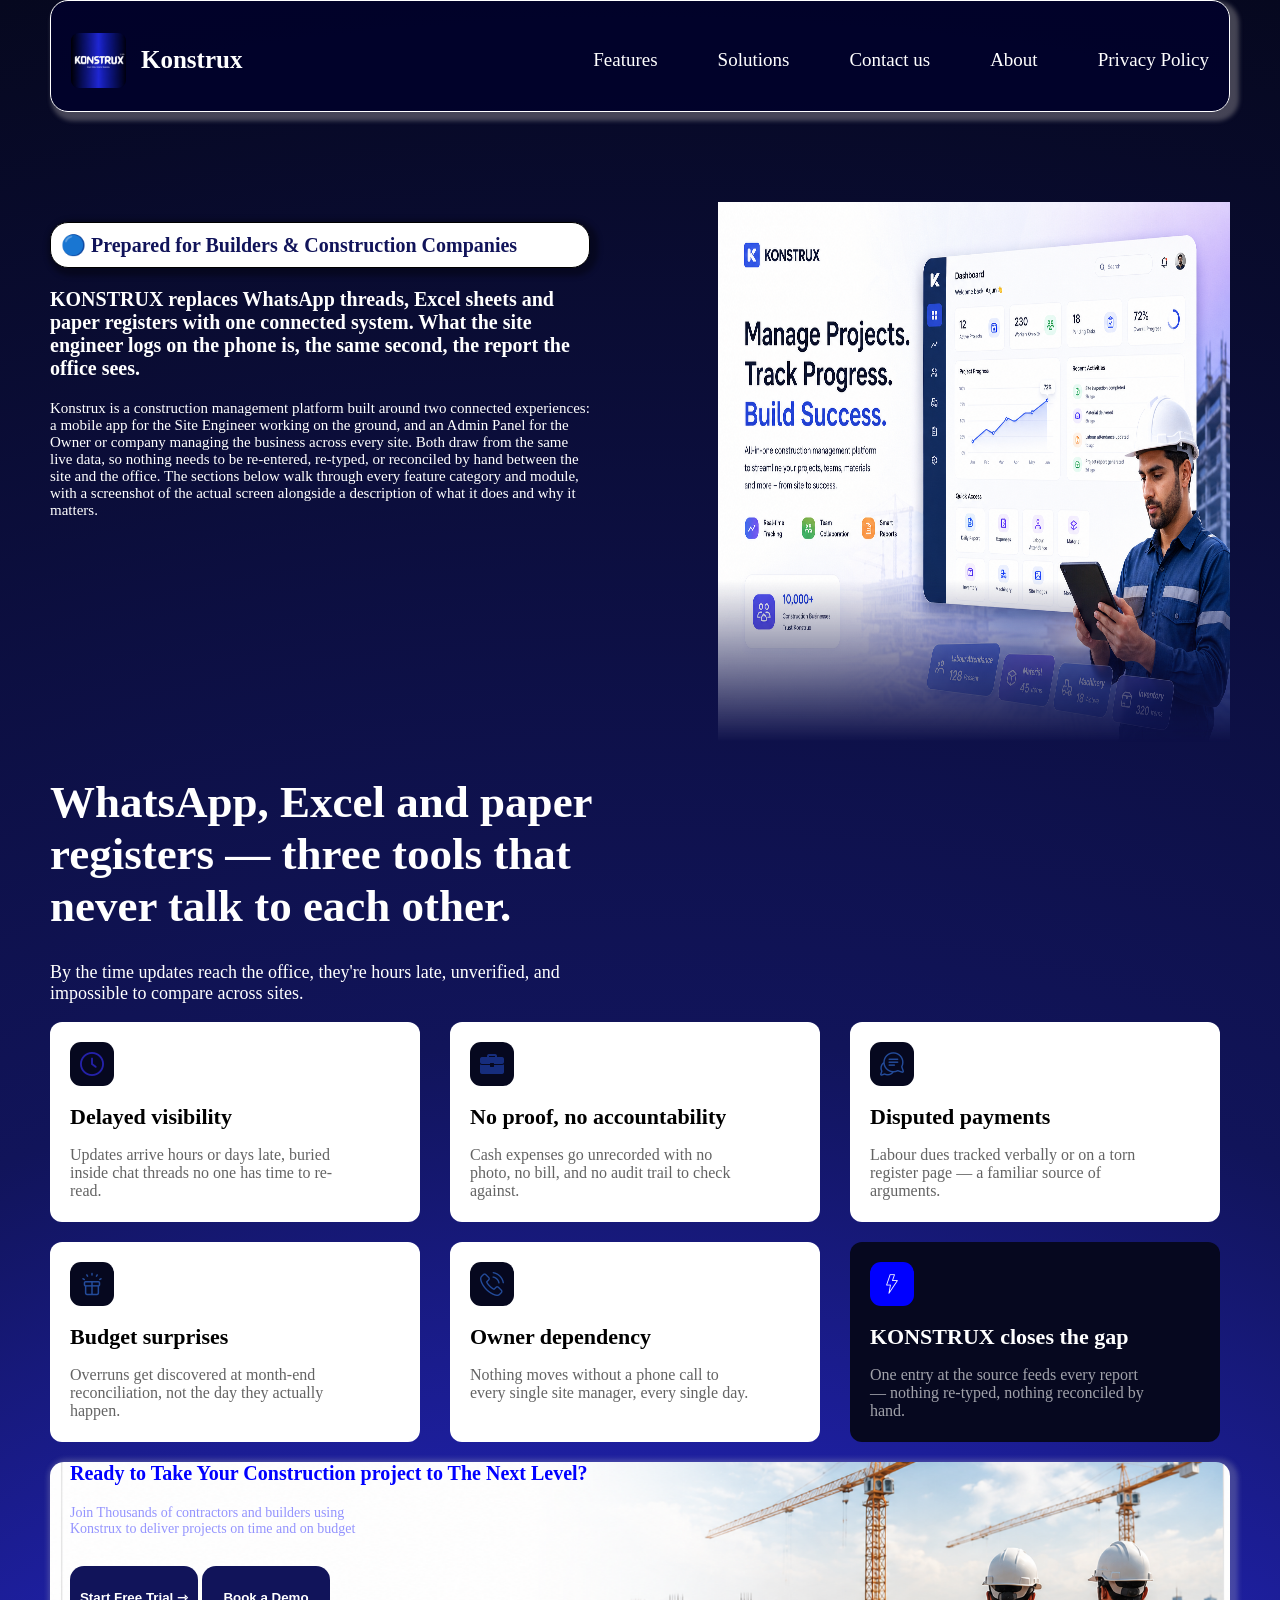
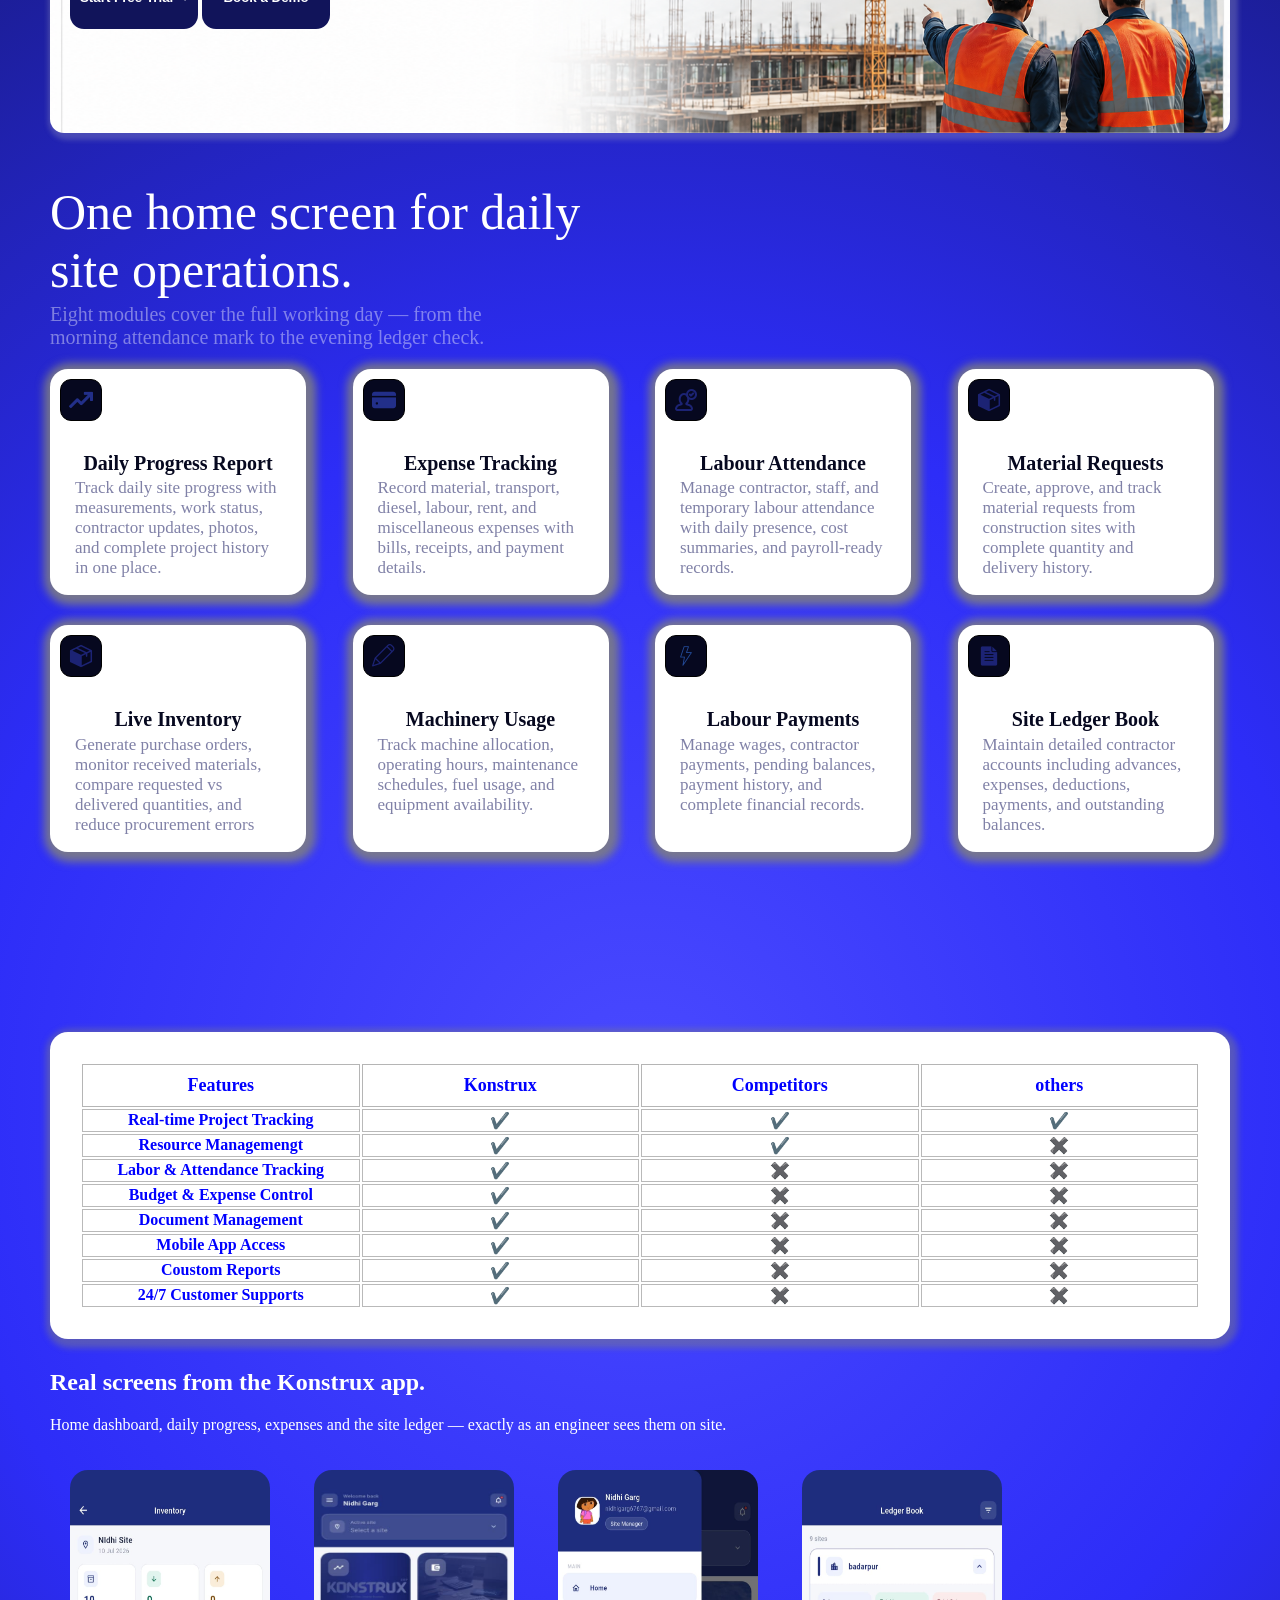
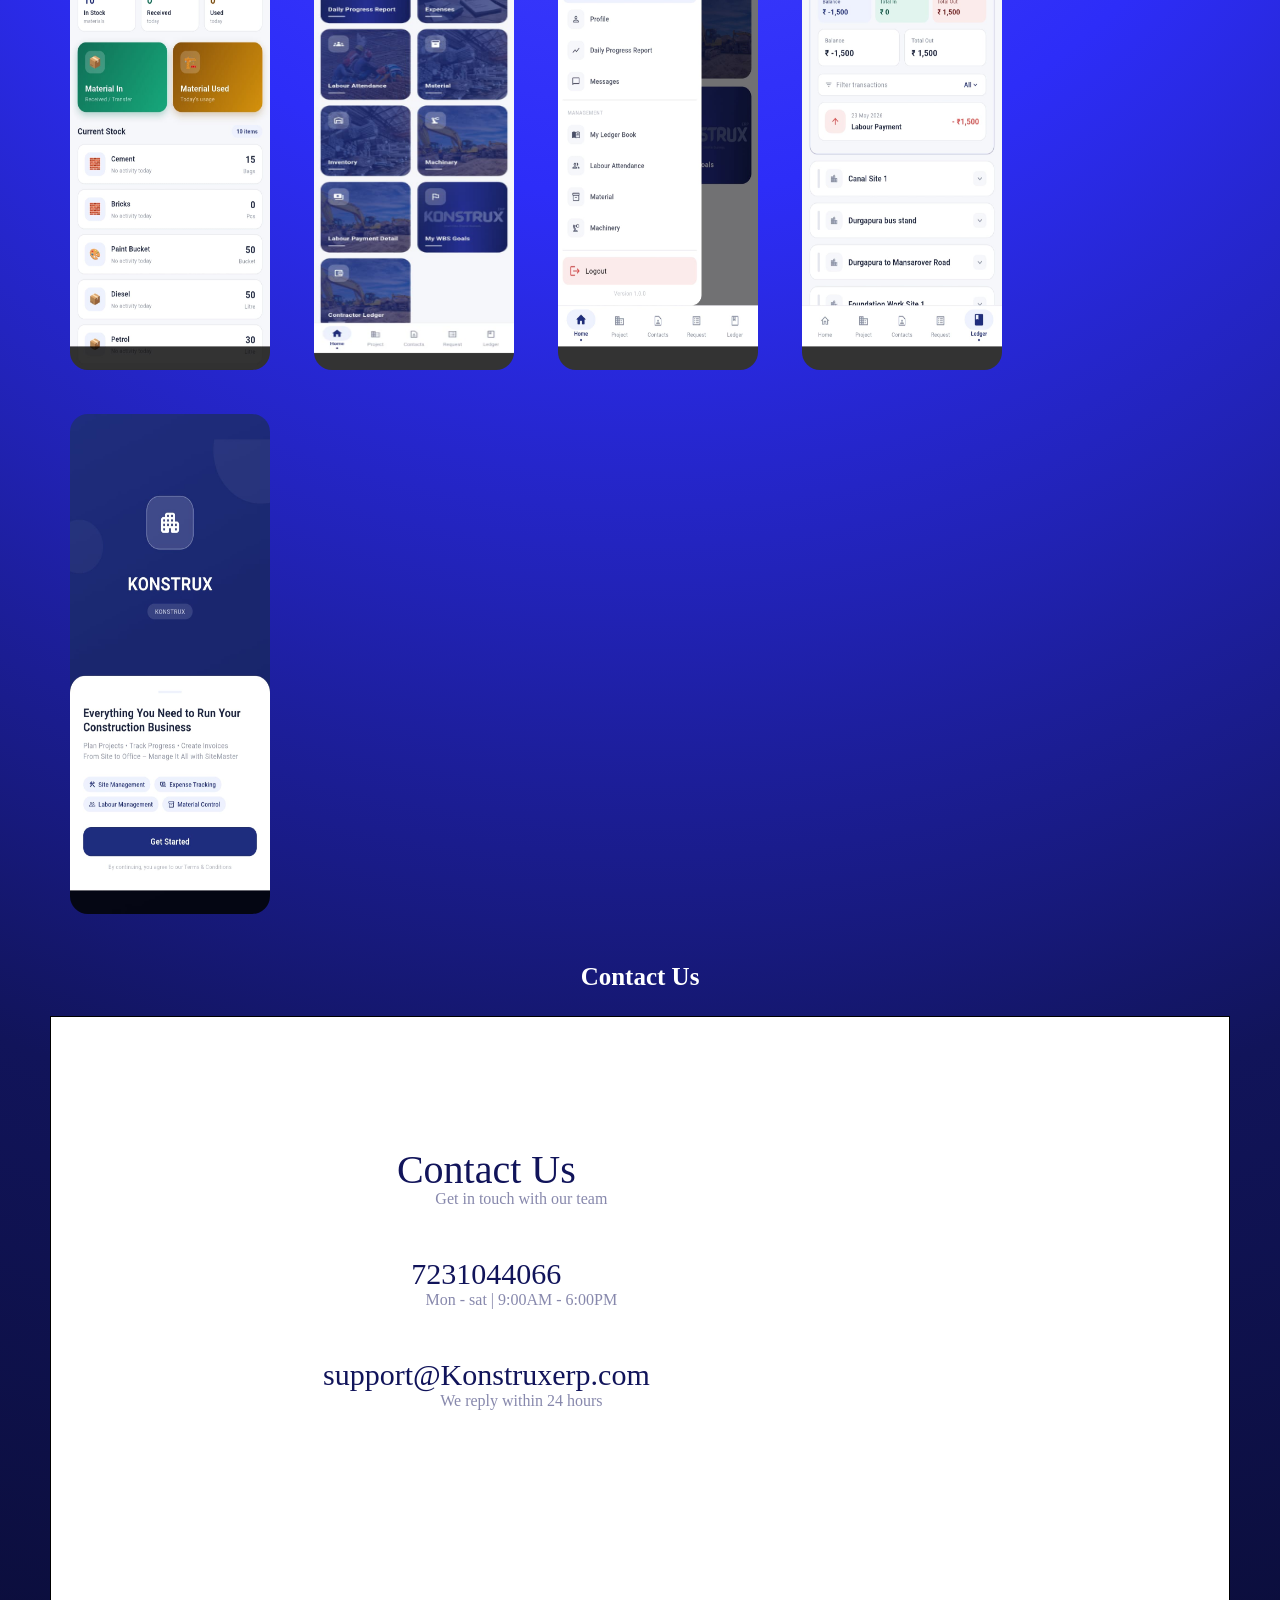
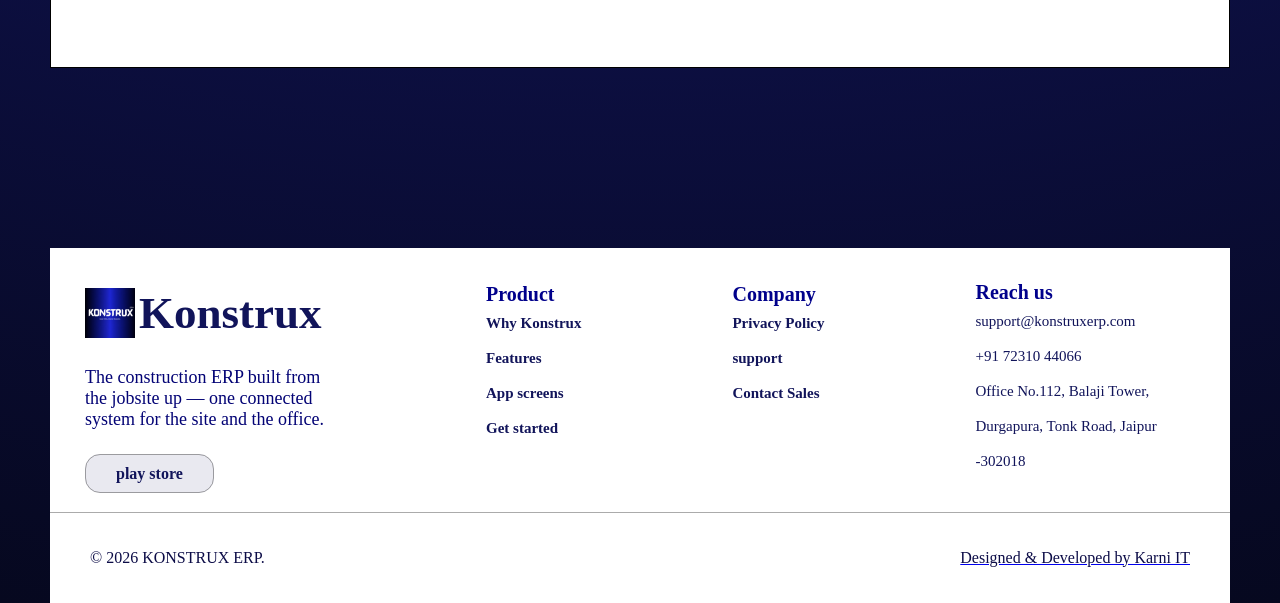
==== index.html @ 6491cbf7 "." ====
<!DOCTYPE html>
<html lang="en">
<head>
    <meta charset="UTF-8">
    <meta name="viewport" content="width=device-width, initial-scale=1.0">
    <title>Document</title>
    <link rel="stylesheet" href="index.css">
    <link rel="stylesheet" href="mobile.css" media="(max-width: 1220px)">
</head>
<body>

  <header>
    <nav>
      <div onclick="window.location.href='index.html#front-page'">
        
        <img src="Konstrux ERP Logo.png" alt="logo">
        <h3>Konstrux</h3>
      </div>

      <div id="menu-img">
      <img src="cart-imgs/menu.png" alt="">
      </div>

      <ul>
       <a href="#feature"> <li>Features</li></a> 
   <a href="#Solutions"><li>Solutions</li></a> 
   <a href="#contact"> <li>Contact us</li></a>
    <a href="#about"><li>About</li></a>
    <a href="#" onclick="window.location.href = 'privacy.html'"><li>Privacy Policy</li></a>
      </ul>
    </nav>
  </header>

   <div id="onther-page">
         <ul>
       <a href="#feature"> <li>Features</li></a> 
   <a href="#Solutions"><li>Solutions</li></a> 
   <a href="#contact"> <li>Contact us</li></a>
    <a href="#about"><li>About</li></a>
    <a href="#" onclick="window.location.href = 'privacy.html'"><li>Privacy Policy</li></a>
      </ul>
      </div>

   <div class="head heading" id="front-page">
   <div class="box1">

    <p>🔵 Prepared for Builders & Construction Companies</p>

    <p>KONSTRUX replaces WhatsApp threads, Excel sheets and paper registers with one connected system. What the site engineer logs on the phone is, the same second, the report the office sees.</p>
    <p>Konstrux is a construction management platform built around two connected experiences: a mobile app for the Site Engineer working on the ground, and an Admin Panel for the Owner or company managing the business across every site. Both draw from the same live data, so nothing needs to be re-entered, re-typed, or reconciled by hand between the site and the office.
The sections below walk through every feature category and module, with a screenshot of the actual screen alongside a description of what it does and why it matters.</p>
   </div>
   <div>
    <img src="file_00000000789c82088b1ebc20960d1d4f.png" alt="logo">
   </div>
   </div>
 
   <div class="container-1" id="Solutions">
    <h1>WhatsApp, Excel and paper registers — three tools that never talk to each other.</h1>
    <p>By the time updates reach the office, they're hours late, unverified, and impossible to compare across sites.</p>
   </div>

   <div class="containor-2">
    <div class="box">
      <img src="cart-imgs/clock.png" alt="">
      <h4>Delayed visibility</h4>
      <p>Updates arrive hours or days late, buried inside chat threads no one has time to re-read.</p>
    </div>
    <div class="box">
      <img src="cart-imgs/briefcase.png" alt="">
      <h4>No proof, no accountability</h4>
      <p>Cash expenses go unrecorded with no photo, no bill, and no audit trail to check against.</p>
    </div>
    <div class="box">
      <img src="cart-imgs/conversation.png" alt="">
      <h4>Disputed payments</h4>
      <p>Labour dues tracked verbally or on a torn register page — a familiar source of arguments.</p>
    </div>
    <div class="box">
      <img src="cart-imgs/gifts.png" alt="">
      <h4>Budget surprises</h4>
      <p>Overruns get discovered at month-end reconciliation, not the day they actually happen.</p>
    </div>
    <div class="box">
      <img src="cart-imgs/phone-call.png" alt="">
      <h4>Owner dependency</h4>
      <p>Nothing moves without a phone call to every single site manager, every single day.</p>
    </div>
    <div class="other-box box">
      <img src="cart-imgs/power .png" alt="">
      <h4>KONSTRUX closes the gap</h4>
      <p>One entry at the source feeds every report — nothing re-typed, nothing reconciled by hand.</p>
    </div>
   </div>

   <div class="background-load">
    <p>Ready to Take Your Construction project to The Next Level?</p>
    <p>Join Thousands of contractors and builders using Konstrux to deliver projects on time and on budget</p>
    <button onclick="window.location.href = 'index.html#contact'">
        <span> Start Free Trial ⇾ </span>
        </button>
    <button onclick="window.location.href = 'index.html#contact'">
       <span>  Book a Demo   </span>
        </button>
   </div>
      
   <div class="containor-3" id="feature">
    <div class="main-heading">
      <p>One home screen for daily site operations.</p>
      <p>Eight modules cover the full working day — from the morning attendance mark to the evening ledger check.</p>
    </div>
       <div class="main-carts">
          <div class="cart-2">
           <img src="cart-imgs/rise.png" alt="">
           <h4>Daily Progress Report</h4>
            <p>Track daily site progress with measurements, work status, contractor updates, photos, and complete project history in one place.</p>
          </div>

          <div class="cart-2">
            <img src="cart-imgs/credit-card.png" alt="">
            <h4>Expense Tracking</h4>
            <p>Record material, transport, diesel, labour, rent, and miscellaneous expenses with bills, receipts, and payment details.</p>
          </div>
          
          <div class="cart-2">
            <img src="cart-imgs/user-check.png" alt="">
            <h4>Labour Attendance</h4>
            <p>Manage contractor, staff, and temporary labour attendance with daily presence, cost summaries, and payroll-ready records.</p>
          </div>
          <div class="cart-2">
            <img src="cart-imgs/cardboard-box.png" alt="">
            <h4>Material Requests</h4>
            <p>Create, approve, and track material requests from construction sites with complete quantity and delivery history.</p>
          </div>
          <div class="cart-2">
             <img src="cart-imgs/cardboard-box.png" alt="">
             <h4>Live Inventory</h4>
            <p>Generate purchase orders, monitor received materials, compare requested vs delivered quantities, and reduce procurement errors</p>
          </div>
          <div class="cart-2">
            <img src="cart-imgs/pen.png" alt="">
            <h4>Machinery Usage</h4>
            <p>Track machine allocation, operating hours, maintenance schedules, fuel usage, and equipment availability.</p>
          </div>
          <div class="cart-2">
            <img src="cart-imgs/power.png" alt="">
            <h4>Labour Payments</h4>
            <p>Manage wages, contractor payments, pending balances, payment history, and complete financial records.</p>
          </div>
          <div class="cart-2">
              <img src="cart-imgs/document.png" alt="">
              <h4>Site Ledger Book</h4>
            <p>Maintain detailed contractor accounts including advances, expenses, deductions, payments, and outstanding balances.</p>
          </div>
        </div>
   </div>

  <table id="table">
    <tr>
        <th>Features</th>
        <th>Konstrux</th>
        <th>Competitors</th>
        <th>others</th>
    </tr>

    <tr>
        <td>Real-time Project Tracking</td>
        <td>✔️</td>
        <td>✔️</td>
        <td>✔️</td>
    </tr>
    <tr>
        <td>Resource Managemengt</td>
        <td>✔️</td>
        <td>✔️</td>
        <td>✖️</td>
    </tr>
    <tr>
        <td>Labor & Attendance Tracking</td>
        <td>✔️</td>
        <td>✖️</td>
        <td>✖️</td>
    </tr>
    <tr>
         <td>Budget & Expense Control</td>
        <td>✔️</td>
        <td>✖️</td>
        <td>✖️</td>
    </tr>
    <tr>
         <td>Document Management</td>
        <td>✔️</td>
        <td>✖️</td>
        <td>✖️</td>
    </tr>
    <tr>
         <td>Mobile App Access</td>
        <td>✔️</td>
        <td>✖️</td>
        <td>✖️</td>
    </tr>
    <tr>
         <td>Coustom Reports</td>
        <td>✔️</td>
        <td>✖️</td>
        <td>✖️</td>
    </tr>
    <tr>
         <td>24/7 Customer Supports</td>
        <td>✔️</td>
        <td>✖️</td>
        <td>✖️</td>
    </tr>
  </table>

  <div class="app-pags" id="app-screen">
    <h2>Real screens from the Konstrux app.</h2>
    <p>Home dashboard, daily progress, expenses and the site ledger — exactly as an engineer sees them on site.</p>
    <img src="app-img/WhatsApp Image 2026-07-10 at 16.26.30.jpeg" alt="one">
    <img src="app-img/WhatsApp Image 2026-07-10 at 16.26.31 (2).jpeg" alt="two">
    <img src="app-img/WhatsApp Image 2026-07-10 at 16.26.32 (2).jpeg" alt="three">
    <img src="app-img/WhatsApp Image 2026-07-10 at 16.26.32.jpeg" alt="four">
    <img src="app-img/WhatsApp Image 2026-07-10 at 16.26.33.jpeg" alt="five">
  
  </div>

  <h3>Contact Us</h3>

  <div class="main-contact" id="contact">
  <div class="Contact">
    <!-- <img src="contact-back.jpg" alt="img"> -->

  <div class="cont">
    

     <div class="cont2">
     <div class="cont2-1 cont2-2">
      <span>Contact Us</span>
      <p>Get in touch with our team</p>
     </div>

     <div>
       <div class="cont2-1">
      <a href="callto:XXXXXXXXXX">7231044066</a>
      <p>Mon - sat | 9:00AM - 6:00PM</p>
     </div>

      <div>
       <div class="cont2-1">
      <a href="mailto:support@Konstruxerp.com">support@Konstruxerp.com</a>
      <p>We reply within 24 hours</p>
     </div>
      
     </div>
  </div>
  </div>
  </div>
  </div>
  </div>
    
  <div class="main-footer">
    <footer id="about">
      <div class="first">
      <a class="first-a" href="#front-page"><img src="Konstrux ERP Logo.png" alt="logo">
      <span class="l-logo">Konstrux</span></a> 
      <p class="footer-page">The construction ERP built from the jobsite up — one connected system for the site and the office.</p> 
        
           <div class="play-store">
            <a href="https://play.google.com/store/apps/details?id=com.konstrux.app">play store</a>
           </div>
           </div>

           <div class="second">
                <ul>
                  <span>Product</span>
                  <a href="#table"><li>Why Konstrux</li></a>
                  <a href="#feature"><li>Features</li></a>
                  <a href="#app-screen"><li>App screens</li></a>
                  <a href="#contact"><li>Get started</li></a>
                </ul>
           </div>

           <div class="three">
             <ul>
              <span>Company</span>
             <a href="privacy.html"><li>Privacy Policy</li></a>
             <a href="#contact"><li>support</li></a>
             <a href="#contact"><li>Contact Sales</li></a>
           </div>

           <div class="four">
            <ul>
              <span>Reach us</span>
               <a href="mailto: support@konstruxerp.com"><li>support@konstruxerp.com</li></a>
               <a href="tel:+917231044066 "><li>+91 72310 44066</li></a>
               <a href="https://google.com" target="_blank"><li>Office No.112, Balaji Tower, Durgapura, Tonk Road, Jaipur -302018</li></a>
               </ul>
           </div>

    </footer>
    <div class="last-div">
      <p>&copy; 2026 KONSTRUX ERP.</p>
      <a href="https://karniit.com/"><p>Designed & Developed by Karni IT</p></a>
    </div>
    </div>



    <script>
      const humburgBtn = document.getElementById('menu-img')
      humburgBtn.addEventListener('click', ()=>{
        const anotherpage = document.getElementById('onther-page')
        anotherpage.style.display = 'block'
        anotherpage.addEventListener('click',()=>{
        anotherpage.style.display = 'none'
      })
      })
    </script>
</body>
</html>
---- index.css ----
body{
    margin: 0 50px 0 50px ;
    color: white;
    padding: 0;
    /* font-family: Etho; */
    background: var(--hero-gradient);
}
:root{
    --primary-light: #4A4AFF;
    --primary: #2D2DF8;
    --primary-dark: #11145A;
    --background-dark: #06081F;

    --hero-gradient: radial-gradient(
        circle,
        var(--primary-light) 0%,
        var(--primary) 25%,
        var(--primary-dark) 60%,
        var(--background-dark) 100%
    );
}
header{
    height: 70px;
    border: 1px solid white;
    border-radius: 18px;
    padding: 20px;
    background-color: rgba(1, 1, 44, 0.781);
    z-index: 1;
    cursor: pointer;
    position: sticky;
    top: 0;
    box-shadow: 5px 5px 4px 4px rgba(172, 167, 167, 0.377);
}
header nav{
    display: flex;
    justify-content: space-between;
    align-items: center;
}
header nav div {
    display: flex;
    align-items: center;
    gap: 15px;
}
#menu-img{
    display: none;
    padding: 5px;
    border-radius: 25px;
    background-color: #06081F;
}
#onther-page{
    display: none;
    height: 300px;
    width: 100%;
    border: 1px solid black;
    background-color: #06081F;
}
#onther-page ul{
    list-style: none;
    line-height: 50px;
}
#onther-page ul a{
    text-decoration: none;
}
#onther-page ul a li{
    border-bottom: 1px solid rgba(238, 238, 243, 0.158);
    color: white;
    font-size: 18px;
}
header nav div img{
    height: 55px;
    border-radius: 8px;
}
header nav ul{
    list-style: none;
    display: flex;
    gap: 60px;
}
header nav ul a{
    text-decoration: none;
    color: white;
    font-size: 19px;
}
header nav ul a:hover{
    color: blue;
    text-decoration: underline;
}
.head{
    display: flex;
    margin-top: 10vh;
    cursor: pointer;
}
.head img{
    width: 40vw;
    height: 60vh;
    -webkit-mask-image: linear-gradient(to bottom,
    black 70%,
    transparent 100%);
    mask-image: linear-gradient(to bottom,
    black 70%,
    transparent 100%);
    box-shadow: -3px 15px 10px 10px black;
}
.container-1{
    width: 50%;
}
.container-1 h1{
    font-size: 45px;
}
.container-1 p{
    font-size: 18px;
}
.containor-2{
    display: grid;
    grid-template-columns: repeat(3, 1fr);
    grid-template-rows: repeat(2,1fr);
    gap: 20px;
}
.containor-2 .box{
    height: 160px;
    width: 350px;
    border-radius: 12px;
    background: white;
    padding: 20px 0 20px 20px;
    line-height: 1px;
    
}
.containor-2 .box img{
    padding: 10px;
    background-color: #06081F;
    border-radius: 11px;
}
.containor-2 .box h4{
    color: black;
    font-size: 22px;
}
.containor-2 .box p{
    color: rgba(0, 0, 0, 0.61);
    font-size: 16px;
    width: 280px;
    line-height: 18px !important;
}
.other-box{
   background-color: #06081F !important;
}
.other-box img{
    background-color: blue !important;
}
.other-box h4{
    color: white !important;
}
.other-box p{
    color: rgba(255, 255, 255, 0.623) !important;
}
.box1 p{
    margin-right: 10vw;
}
.box1 p:first-child{
    font-size: 20px;
    border: 1px solid black;
    padding: 10px;
    border-radius: 18px;
    background-color: white;
    color: #11145A;
    font-weight: bold;
    box-shadow: 3px 3px 5px 5px rgba(0, 0, 0, 0.342);
}
.box1 p:first-child:hover{
    background: var(--hero-gradient);
    color: white;
}
.box1 p:nth-child(2){
    font-size: 20px;
    font-weight: 600;
}
.box1 p:nth-child(3){
    font-size: 15px;
}
.first-card{
    box-shadow: 3px 2px 5px 5px rgba(207, 206, 206, 0.295);
    height: 40vh;
    margin-top: 10vh;
    background-color: white;
    display: flex;
    flex-direction: column;
    border-radius: 14px;
}
.first-card img{
    height: 15vh;
    width: 100%;
}
.first-card .f-card{
      border-radius: 15px;
      height: 120px;
      width: 120px;
      box-shadow: 3px 2px 5px 5px rgba(0, 0, 0, 0.253);
      background-color: rgba(128, 128, 128, 0.075);      
}
.new-card{
      display: flex;
       flex-direction: row;
       gap: 80px;
       padding: 20px;
       justify-content: center;
}
.f-card img{
    height: 60px;
    width: 60px;
}
.background-load{
    background: url("background.png") no-repeat center center/cover;
    box-shadow: 3px 2px 5px 5px rgba(194, 193, 193, 0.253);
    height: 30vh;
    margin: 20px 0;
    color: blue;
    border-radius: 14px;
    padding: 0 20px;
    border-bottom: 1px solid rgba(255, 255, 255, 0.253);
}
.background-load p:first-child{
    font-size: 20px;
    font-weight: 600;
}
.background-load p:nth-child(2){
    font-size: 14px;
    width: 25vw;
    color: rgba(0, 0, 255, 0.418);
}
.background-load button{
    width: 10vw;
    height: 7vh;
    overflow: hidden;
    margin-top: 15px;
    border: none;
    border-radius: 14px;
    background: var(--primary-dark);
    color: white;
    font-weight: bold;   
}
.background-load button span{
    display: inline-block;
}
.background-load button:hover{
    background-color: white;
    color: #11145A;
    border: 1px solid #11145A;
    transition: background-color 0.8s ease, color 0.8s ease, border 0.8s ease;
}
.background-load button:hover span{
    animation: textMove 0.6s ease-in-out;
}
@keyframes textMove{
    0%{
        transform: translateX(0);
        opacity: 1;
    }
    49%{
        transform: translateX(40px);
        opacity: 0;
    }
    50%{
        transform: translateX(-40px);
        opacity: 0;
    }
    100%{
        transform: translateX(0);
        opacity: 1;
    }
}
.main-heading p:first-child{
   font-size: 50px;
   width: 580px;
   height: 70px;
}
.main-heading p:nth-child(2){
    font-size: 20px;
   width: 500px;
   color: rgba(255, 255, 255, 0.411);
}
.main-carts{
     display: grid;
     grid-template-columns: repeat(4, 1fr);
     grid-template-rows: repeat(2,1fr);
     gap: 30px;
     margin-bottom: 20vh;
}
.main-carts div{
    max-height: 60vh;
    background-color: white;
    width: 20vw;
    box-shadow: 2px 2px 8px 8px rgba(128, 128, 128, 0.87);
    border-radius: 18px;
    transition: transform 0.3s ease, box-shadow 0.3s ease;
}
.main-carts div:hover{
    transform: translateY(-8px); box-shadow: 0 5px 10px rgba(0, 0, 0,0.15);
}
.main-carts .cart1 p{
           color: #11145A;
           font-size: 16px;
           padding: 0 50px 0 0;
           position: relative;
           bottom: 70px;
}

.main-carts .cart-2 p{
    color: #11135a88;
    margin-top: 20px;
    padding: 0 25px;
    font-size: 17px;
}
.main-carts .cart-2 img{
    border: 1px solid black;
    padding: 8px;
    margin: 10px 0 0 10px;
    border-radius: 11px;
    background-color: #06081F;
}
.main-carts .cart-2 h4{
    color:#06081F;
    align-items: center;
    text-align: center;
    font-size: 20px;
    height: 0;
}
table{
    background-color: white;
    color: blue;
    width: 100%;
    margin-bottom: 30px;
    padding: 30px;
    border-radius: 18px;
    cursor: pointer;
    box-shadow: 2px 3px 6px 6px rgba(128, 128, 128, 0.486);
}
table th{
    border: 1px solid rgba(100, 99, 99, 0.473);
    text-align: center;
    width: 25%; 
    padding: 10px; 
    font-weight: bold;
    font-size: 18px;
}
table td{
    text-align: center;
    border: 1px solid rgba(0, 0, 0, 0.274);
    font-weight: bold;
}
 h3{
    text-align: center;
    font-size: 25px;
}
.main-contact{
       border: 1px solid black;
       background-color: white;
       padding: 100px 150px;
       margin-bottom: 20vh;
}
.Contact{
    height: 50vh; 
    /* background-attachment: fixed; */
    background-repeat: no-repeat;
    background-size: contain;
}
.cont{
    display: flex;
    position: relative;
}
.cont1{
    width: 35%;
    height: 50vh;
}
.cont1 img{
    justify-content: flex-start;
    align-items: start;
    height: 250px;
    width: 350px;
}
.cont1 h3{
    position: relative;
    bottom: 70px;
    line-height: 10px;
}
.cont1 p{
    padding: 20px;
    position: relative;
    bottom: 100px;
    font-size: 16px;
    color: rgba(255, 255, 255, 0.541);
}
.cont2{
    width: 65%;
    height: 50vh;
    justify-content: center;
    text-align: center;
}
.cont2-1{
    color: black;
    line-height: 5px;
    margin-top: 50px;
    justify-content: center;
    text-align: center;
}
.cont2-1 span:first-child{
    font-size: 40px;
    color: #11145A;
}
.cont2-1 p{
    font-size: 16px;
    color: #11135a81;
    margin-left: 70px;
    padding-bottom: 20px;
}
.cont2-1 a{
    text-decoration: none;
    color: #11145A ;
    font-size: 30px;
    align-items: end;
}
.cont2-2{
    animation: none !important;
}
.cont2-1:hover{
    border-bottom: 1px solid rgba(0, 0, 0, 0.253);
    animation: textMove 0.6s ease-in-out ;
}
.app-pags img{
        height: 500px;
        width: 200px;
        margin: 20px;
        border-radius: 18px;
        transition: transform 0.3s ease;
         border: 1px solid rgba(255, 253, 253, 0.582);
         border-style: none;
}
.app-pags img:hover{
    border: 1px solid rgba(255, 253, 253, 0.582);
    transform: translateY(-20px);
}
footer{
    /* border: 1px solid white; */
    background-color: white;
    height: auto;
    padding: 15px 35px;
    display: flex;
    gap: 10%;    
}
footer img{
    height: 50px;
   margin: 25px 0 0 0;
}
footer a{
    text-decoration: none;
    color: #11145A;
}
footer li{
    font-size: 15px;
    list-style: none;
    line-height: 35px;
}
.first-a{
    white-space: nowrap;
}
.l-logo{
    font-size: 45px;
    font-weight: bold;
    position: relative;
    bottom: 10px;
}
.footer-page{
    color: rgb(3, 3, 117);
    width: 250px;
    font-size: 18px;
    height: 80px;
    /* margin-left: 20px; */
}
.play-store{
    border: 1px solid rgba(0, 0, 0, 0.336);
    display: inline;
    padding: 10px 30px;
    background-color: #11135a17;
    border-radius: 15px;
    text-align: center;
    font-weight: bold;
}
.play-store a{
    text-decoration: none;
    color: #11145A;
}
.four{
    font-size: 18px;
}
.second,.three li{
    white-space: nowrap;
}
.second,.three,.four span{
    color: darkblue;
    font-size: 20px;
    font-weight: bold;
    margin-bottom: 30px;
}
.main-footer{
         height: auto;
         background-color: white;
}
.last-div{

    padding: 20px 40px;
    display: flex;
    flex-direction: row;
    justify-content: space-between;
    /* gap: 60%; */
   border-top: 1px solid rgba(0, 0, 0, 0.329);
   white-space: nowrap;
}
.last-div p{
    color: rgb(12, 12, 71);
}
---- mobile.css ----
body{
    width: 100%;
    padding-right: 50px;
    align-items: center;
    align-content: center;
    color: white;
    background: var(--hero-gradient);
}
:root{
    --primary-light: #4A4AFF;
    --primary: #2D2DF8;
    --primary-dark: #11145A;
    --background-dark: #06081F;

    --hero-gradient: radial-gradient(
        circle,
        var(--primary-light) 0%,
        var(--primary) 25%,
        var(--primary-dark) 60%,
        var(--background-dark) 100%
    );
}
header{
    white-space: nowrap;
}
.head{
    display: flex;
    flex-direction: column;
}
.head img{
    height: 300px;
    width: 100%;
}
.containor-2{
      grid-template-columns: 1fr 1fr;
    
}
.first-card{
    height: 25vh;
    margin-bottom: 80px;
}
.first-card .f-card {
    border-radius: 15px;
    height: 50px;
    width: 50px;
    box-shadow: 3px 2px 5px 5px rgba(0, 0, 0, 0.253);
    background-color: rgba(128, 128, 128, 0.075);
}
.background-load{
    height: 40vh;
    padding-top: 20px;
    margin-bottom: 0;
}
.background-load button {
    height: 50px;
    width: 150px;
    border: none;
    border-radius: 14px;
    background: var(--primary-dark);
    color: white;
    font-weight: bold;
}
.background-load p:nth-child(2){
    font-size: 14px;
    width: 25%;
    margin-top: 10px;
    color: rgba(0, 0, 255, 0.418);
}
.main-contact{
    height: 20vh;
    margin-bottom: 100px;
}
.container-1{
    width: 80%;
}
.app-pags img{
        height: 500px;
        width: 200px;
        margin: 20px;
        border-radius: 18px;
}
footer{
    gap: 5%;
}













@media screen and (max-width: 880px){
    
    .containor-2{
       column-gap: 5px;
    }
    .containor-2 .box{
    width: 300px;
    border-radius: 12px;
    background: white;
    padding: 20px 0 20px 20px;
    line-height: 1px;
    }
    .main-carts{
         grid-template-columns: 1fr 1fr 1fr;
    }
    footer{
        display: grid;
        grid-template-columns: repeat(2,1fr);
        grid-template-rows: repeat(2,1fr);
    }
    #menu-img{
        display: block;
    }
    header nav ul{
        display: none;
    }
}











@media screen and (max-width: 650px) {
    body{
    width: 100%;
    padding-right: 50px;
    align-items: center;
    align-content: center;
    color: white;
    background: var(--hero-gradient);
}
:root{
    --primary-light: #4A4AFF;
    --primary: #2D2DF8;
    --primary-dark: #11145A;
    --background-dark: #06081F;

    --hero-gradient: radial-gradient(
        circle,
        var(--primary-light) 0%,
        var(--primary) 25%,
        var(--primary-dark) 60%,
        var(--background-dark) 100%
    );
}
.containor-2{
    grid-template-columns: repeat(1, 1fr);
    grid-template-rows: repeat(6,1fr);
}
.head{
    display: flex;
    flex-direction: column;
}
.head img{
    height: 300px;
    width: 100%;
}
.new-card {
    display: grid;
    grid-template-columns: repeat(3, 1fr);
    grid-template-rows: repeat(2, 1fr);
    gap: 20px;
    justify-content: center;
}
.first-card{
    height: 40vh;
}
.first-card .f-card {
    border-radius: 15px;
    height: 50px;
    width: 50px;
    box-shadow: 3px 2px 5px 5px rgba(0, 0, 0, 0.253);
    background-color: rgba(128, 128, 128, 0.075);
}
.background-load{
    height: 45vh;
}
.background-load button {
    height: 50px;
    width :  20vw;
    border: none;
    border-radius: 14px;
    background: var(--primary-dark);
    color: white;
    font-weight: bold;
}
.background-load p:nth-child(2){
    font-size: 14px;
    width: 25%;
    margin-top: 10px;
    color: rgba(0, 0, 255, 0.418);
}
.main-carts{
    grid-template-columns: repeat(2, 1fr);
     grid-template-rows: repeat(4,1fr);
}
.main-heading p:first-child{
   font-size: 30px;
   min-width: 100px;
   height: 70px;
}
.cont2-1 a{
    font-size: 20px;
    align-items: center;
}
 .main-carts .cart-2{
    height: 350px;
    width: 100%;
}
.app-pags img{
        height: 500px;
        width: 200px;
        margin: 20px;
        border-radius: 18px;
}
.main-contact{
    height: 45vh;
}

}
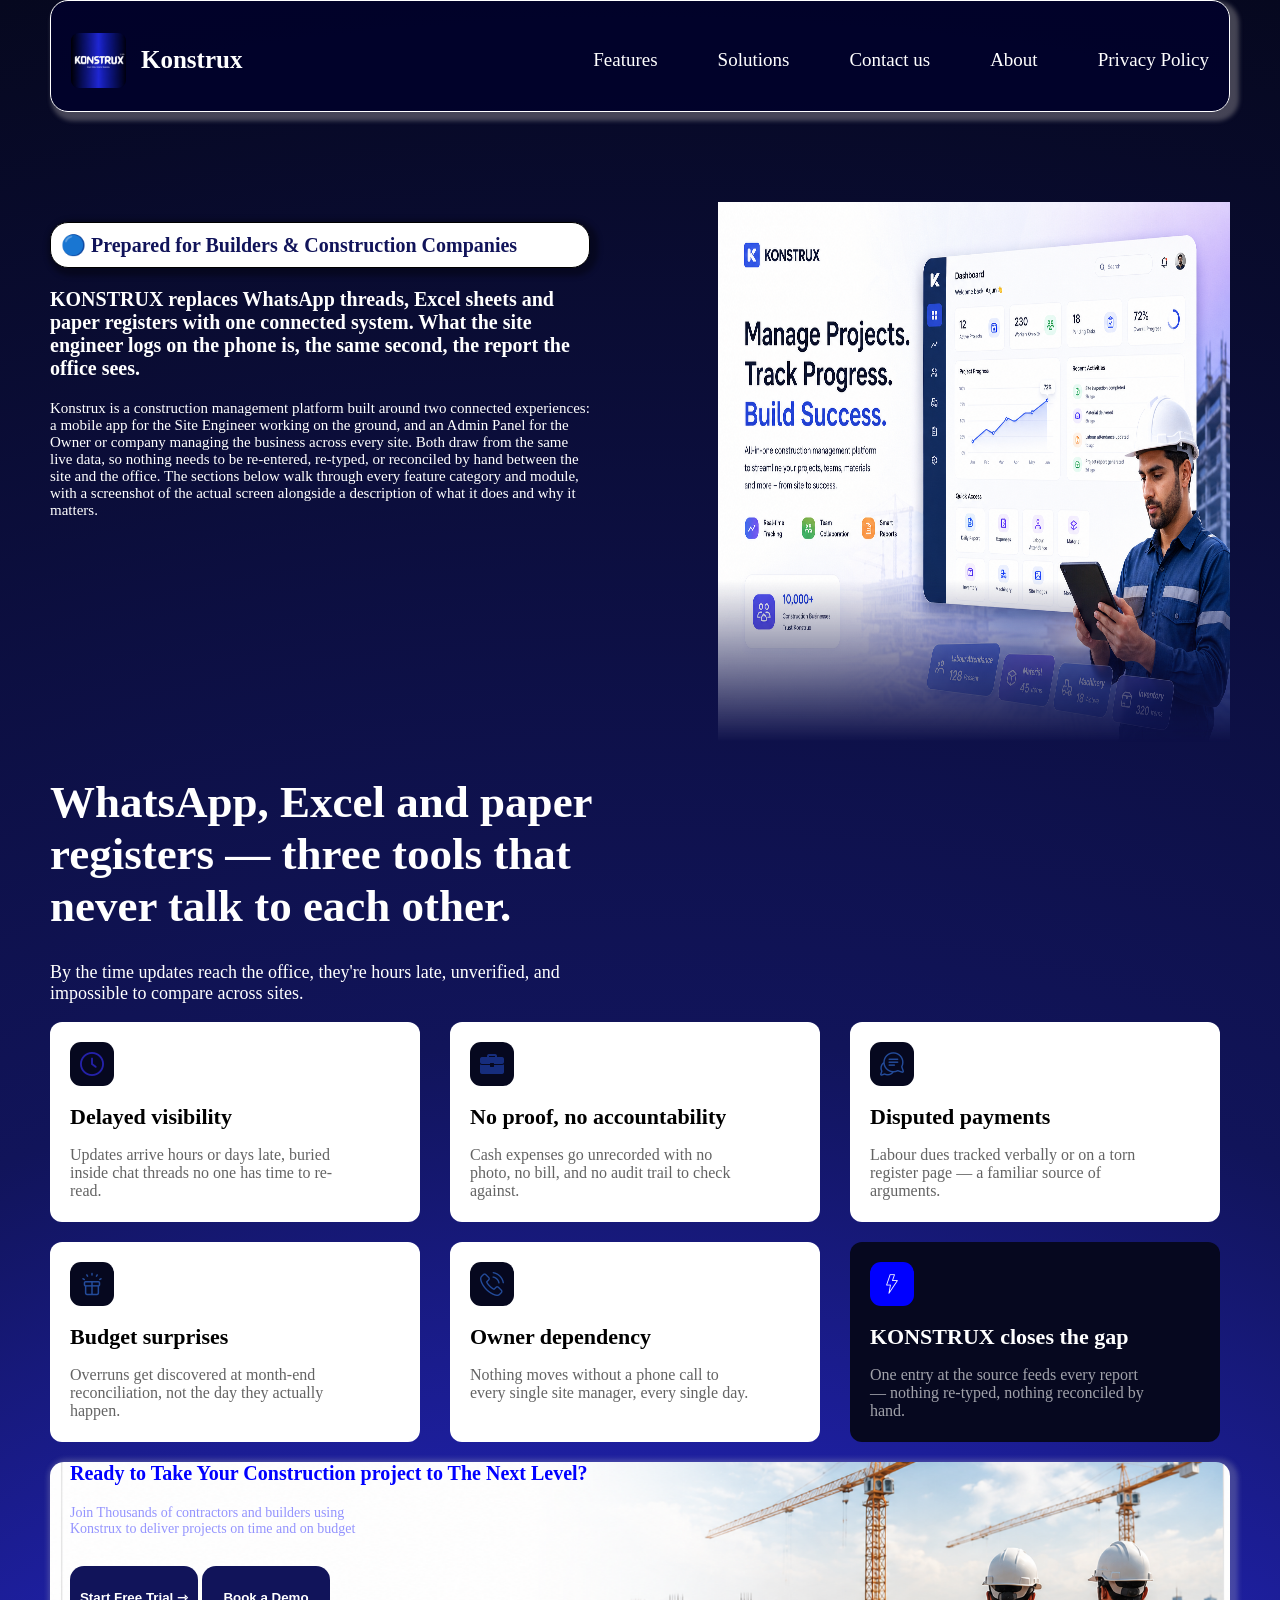
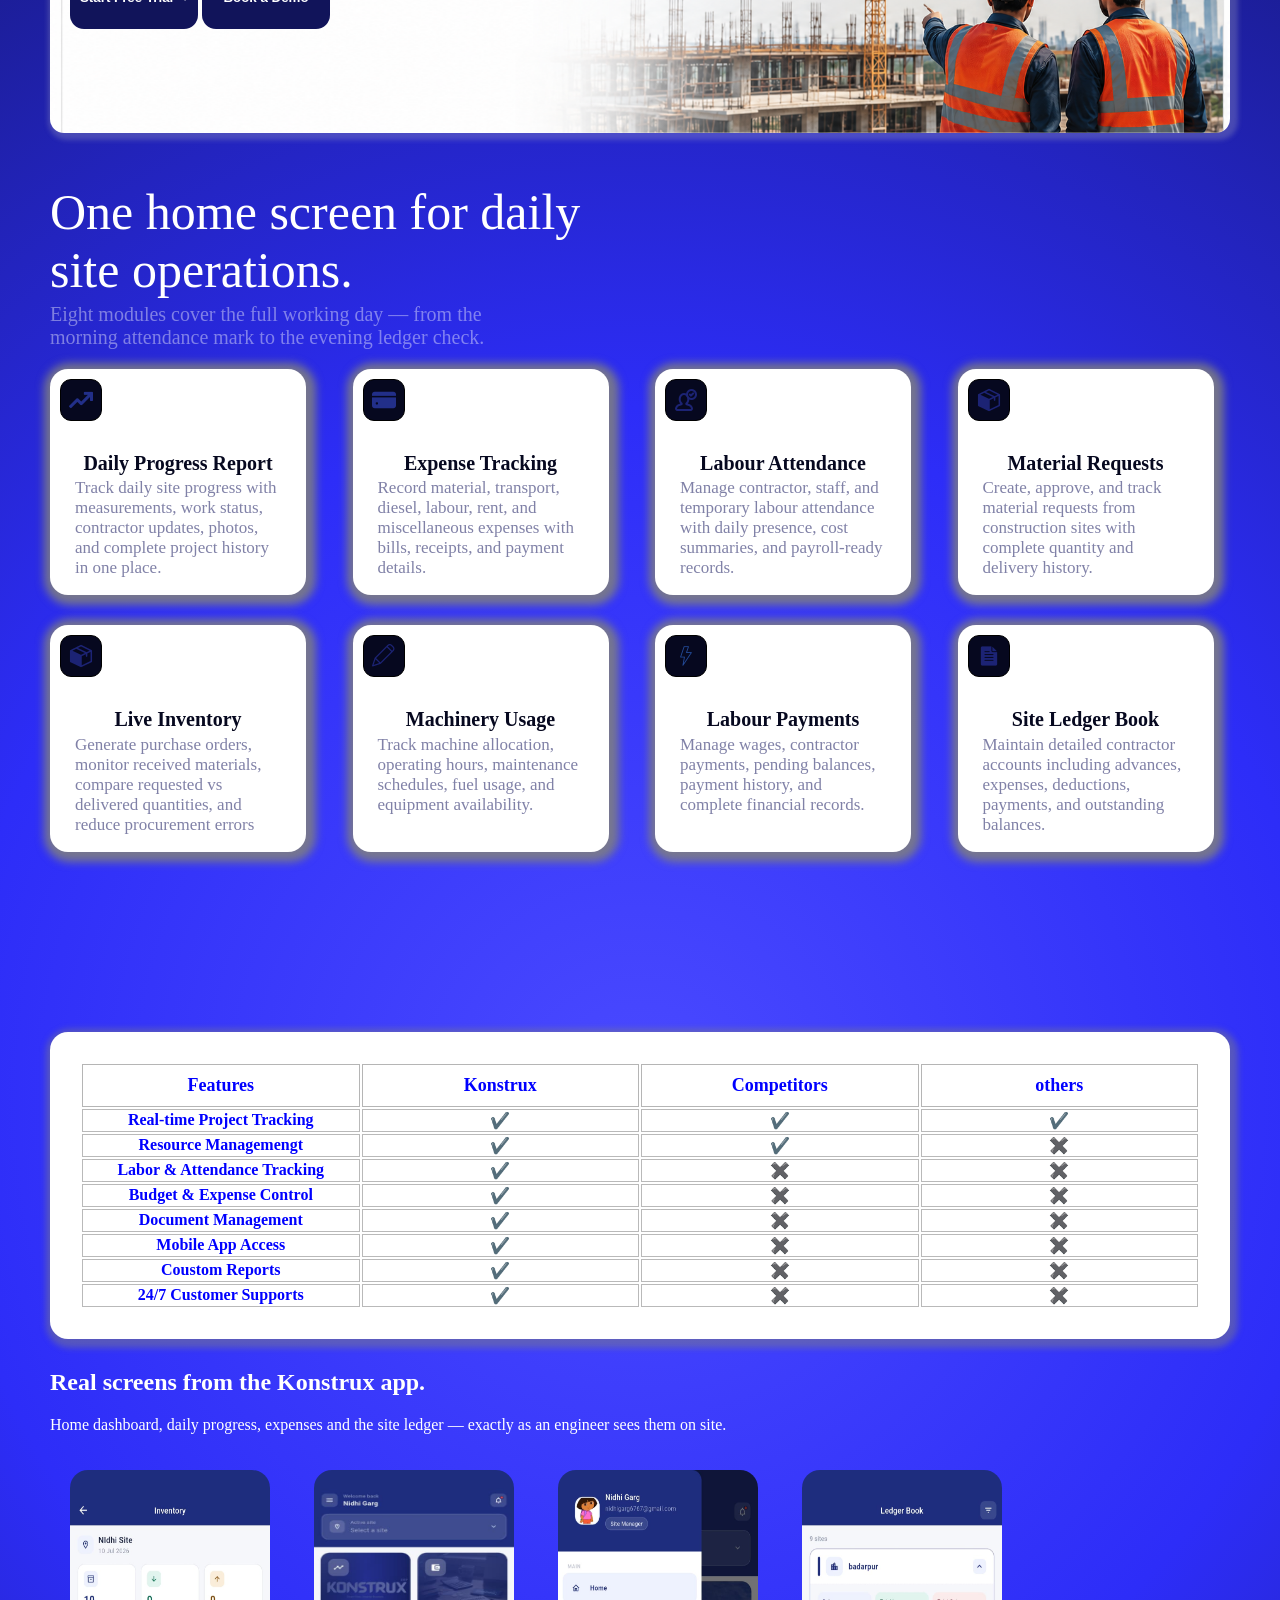
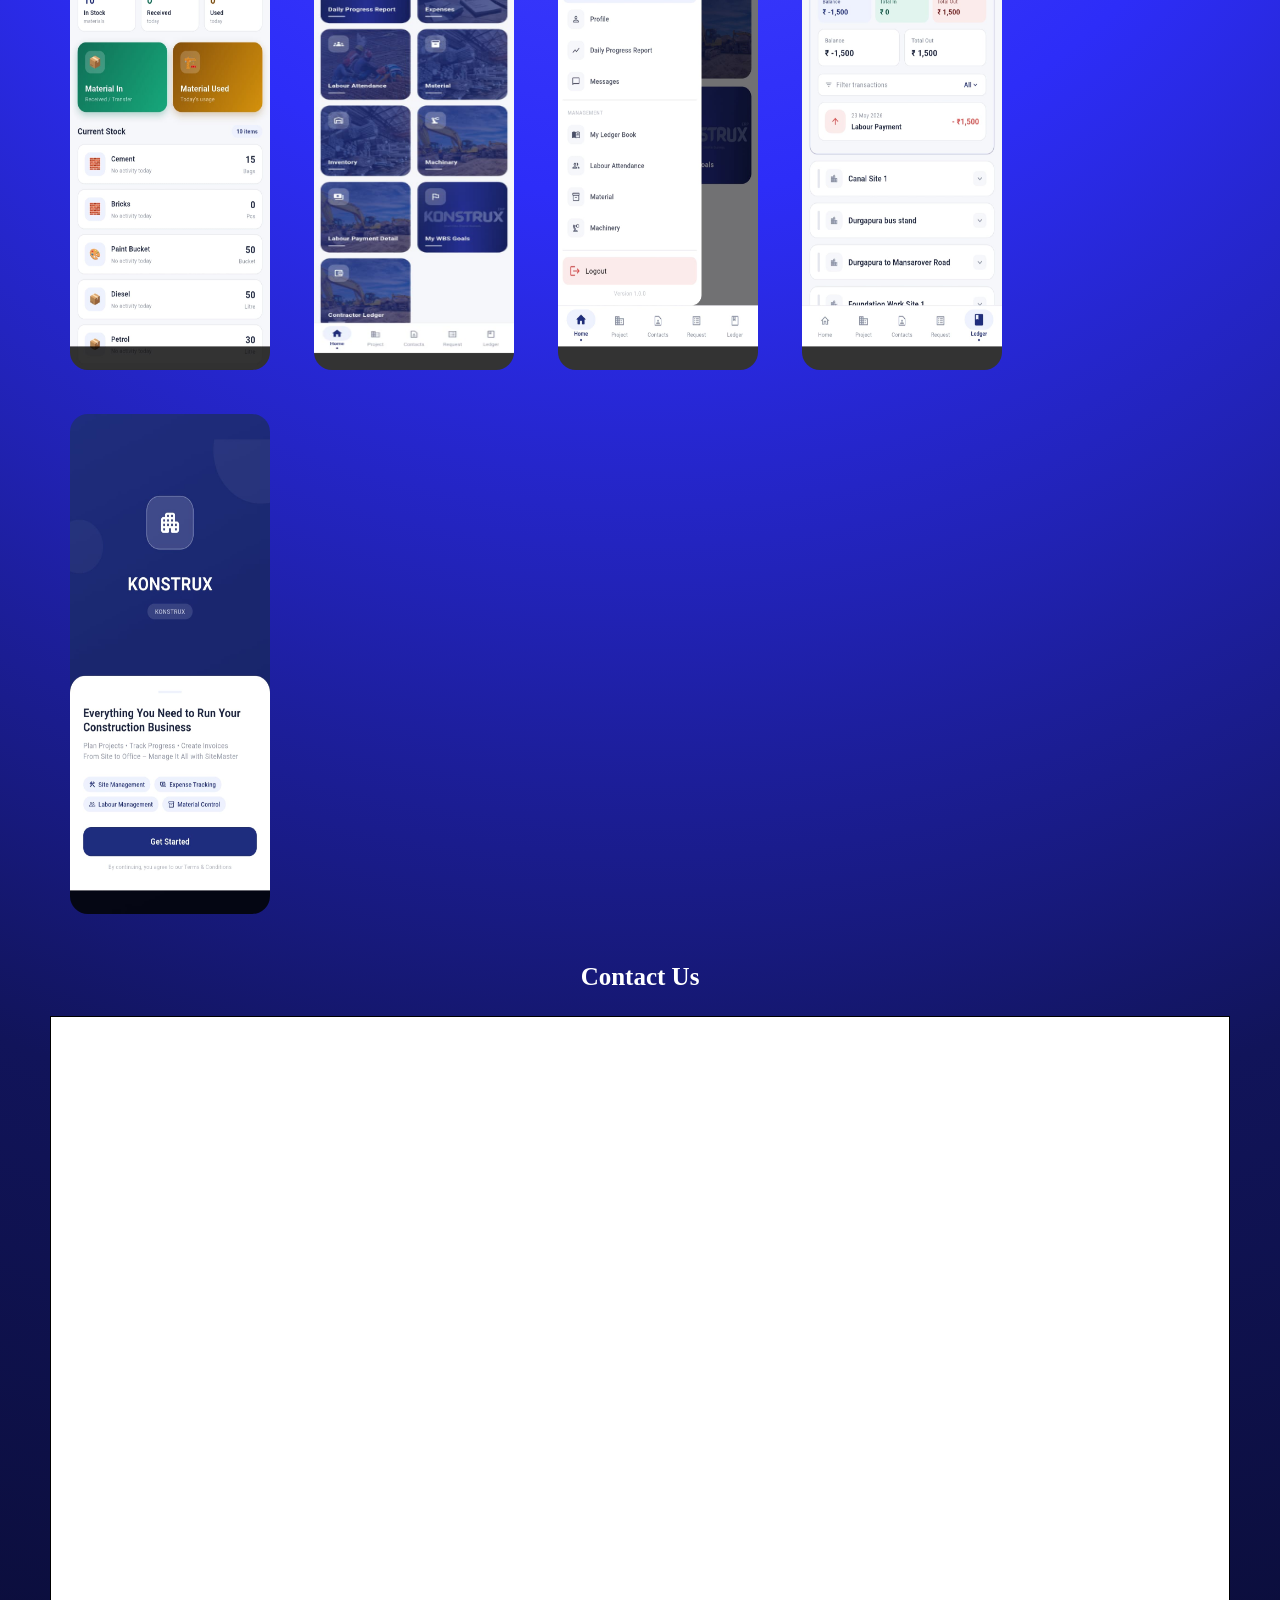
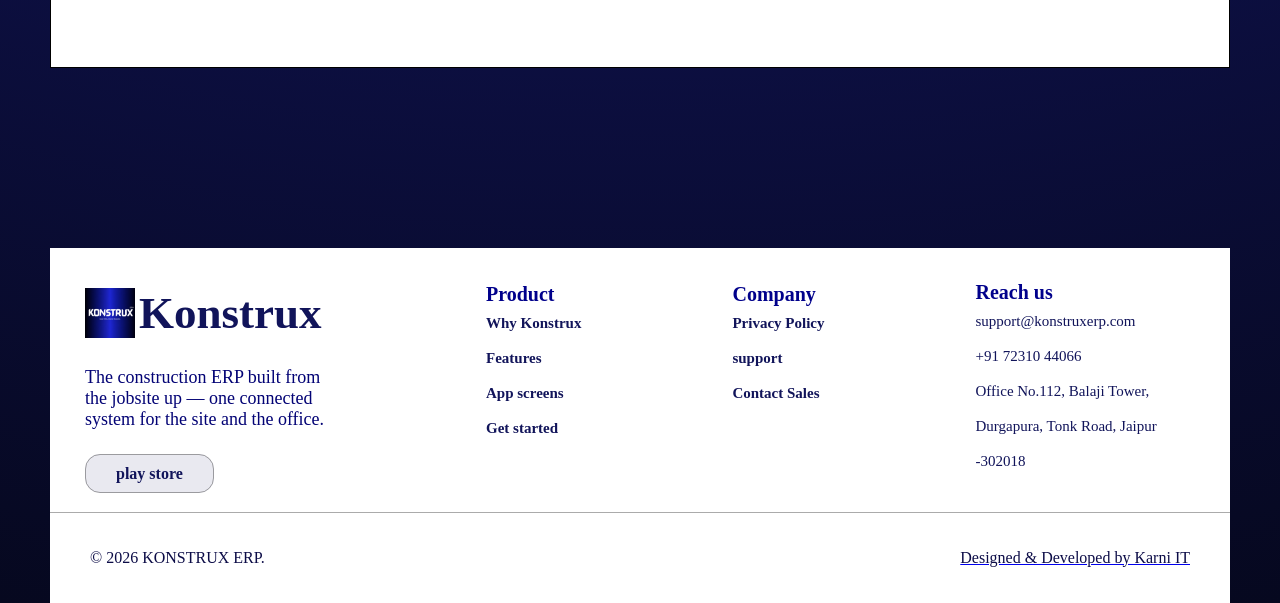
==== commit 01cf2efd: "update index.html" ====
--- a/index.html
+++ b/index.html
@@ -230,28 +230,7 @@
   <div class="Contact">
     <!-- <img src="contact-back.jpg" alt="img"> -->
 
-  <div class="cont">
-    
-
-     <div class="cont2">
-     <div class="cont2-1 cont2-2">
-      <span>Contact Us</span>
-      <p>Get in touch with our team</p>
-     </div>
-
-     <div>
-       <div class="cont2-1">
-      <a href="callto:XXXXXXXXXX">7231044066</a>
-      <p>Mon - sat | 9:00AM - 6:00PM</p>
-     </div>
-
-      <div>
-       <div class="cont2-1">
-      <a href="mailto:support@Konstruxerp.com">support@Konstruxerp.com</a>
-      <p>We reply within 24 hours</p>
-     </div>
-      
-     </div>
+  
   </div>
   </div>
   </div>
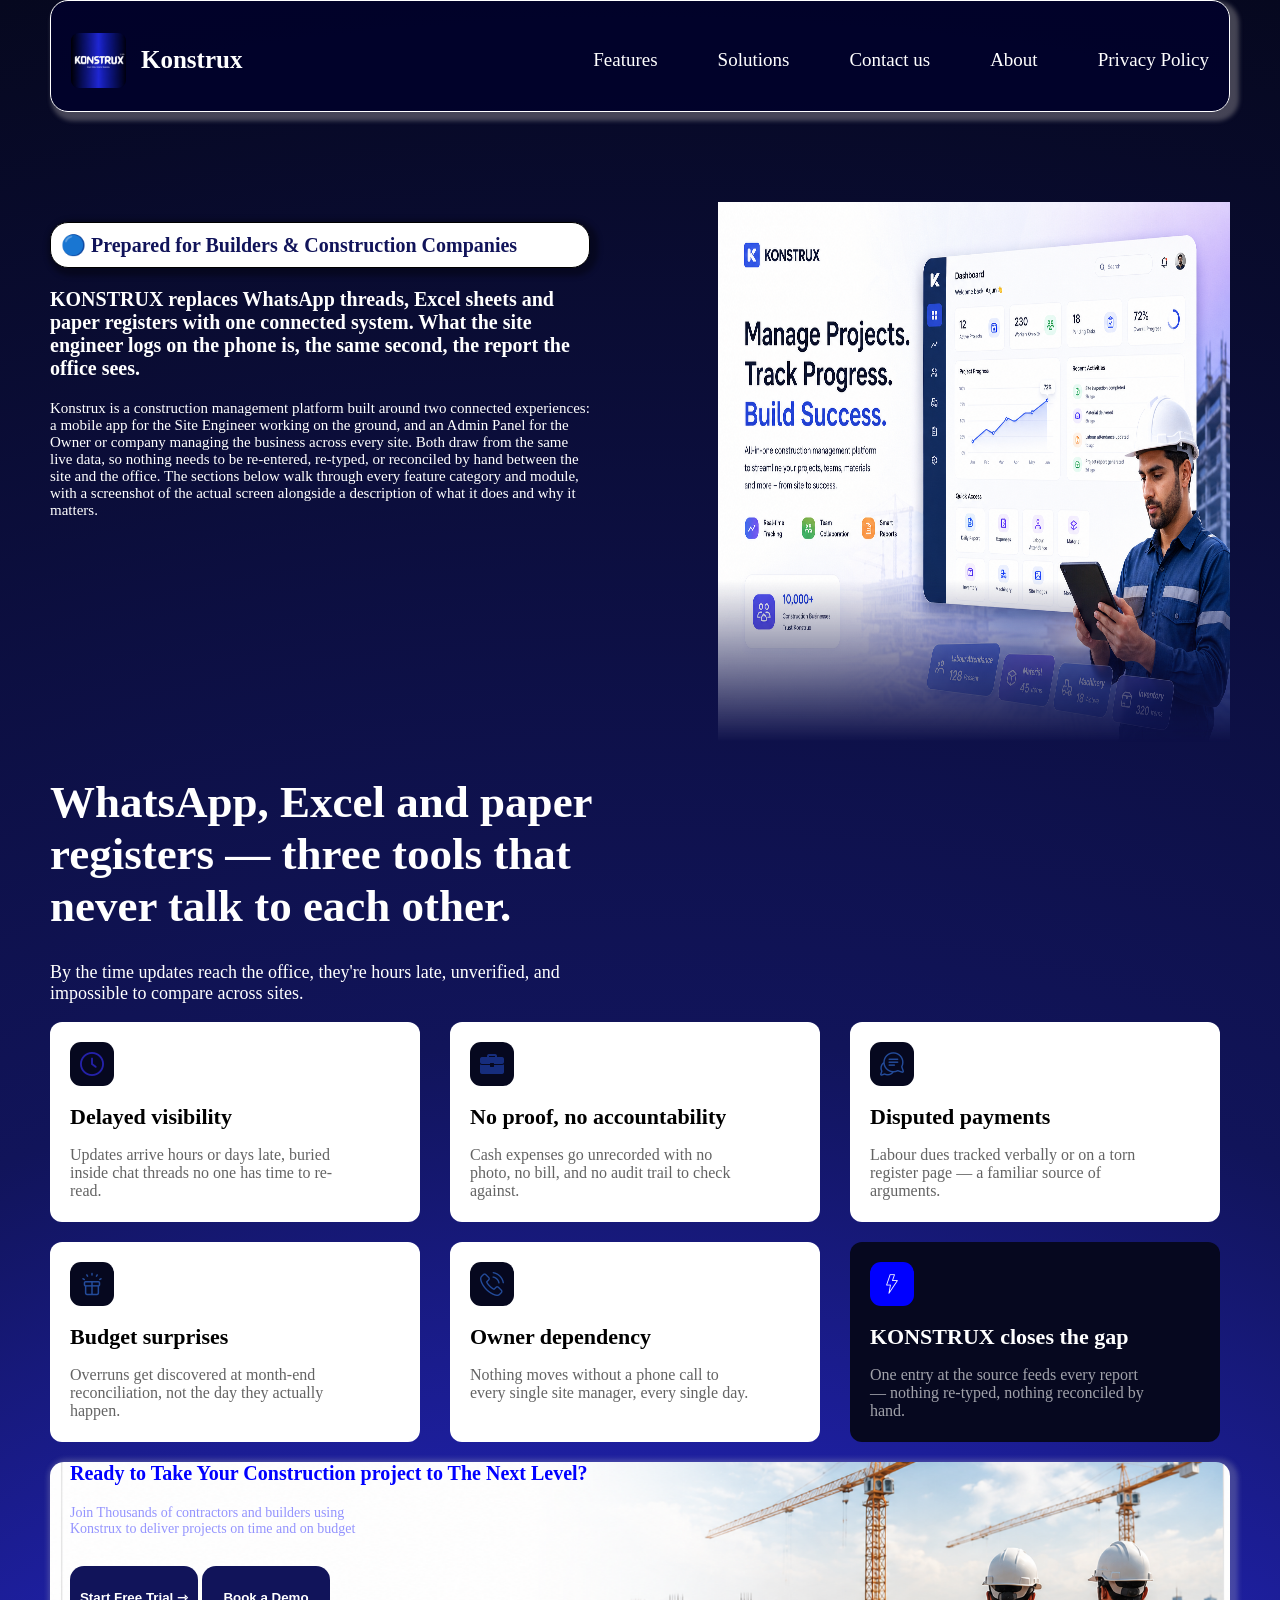
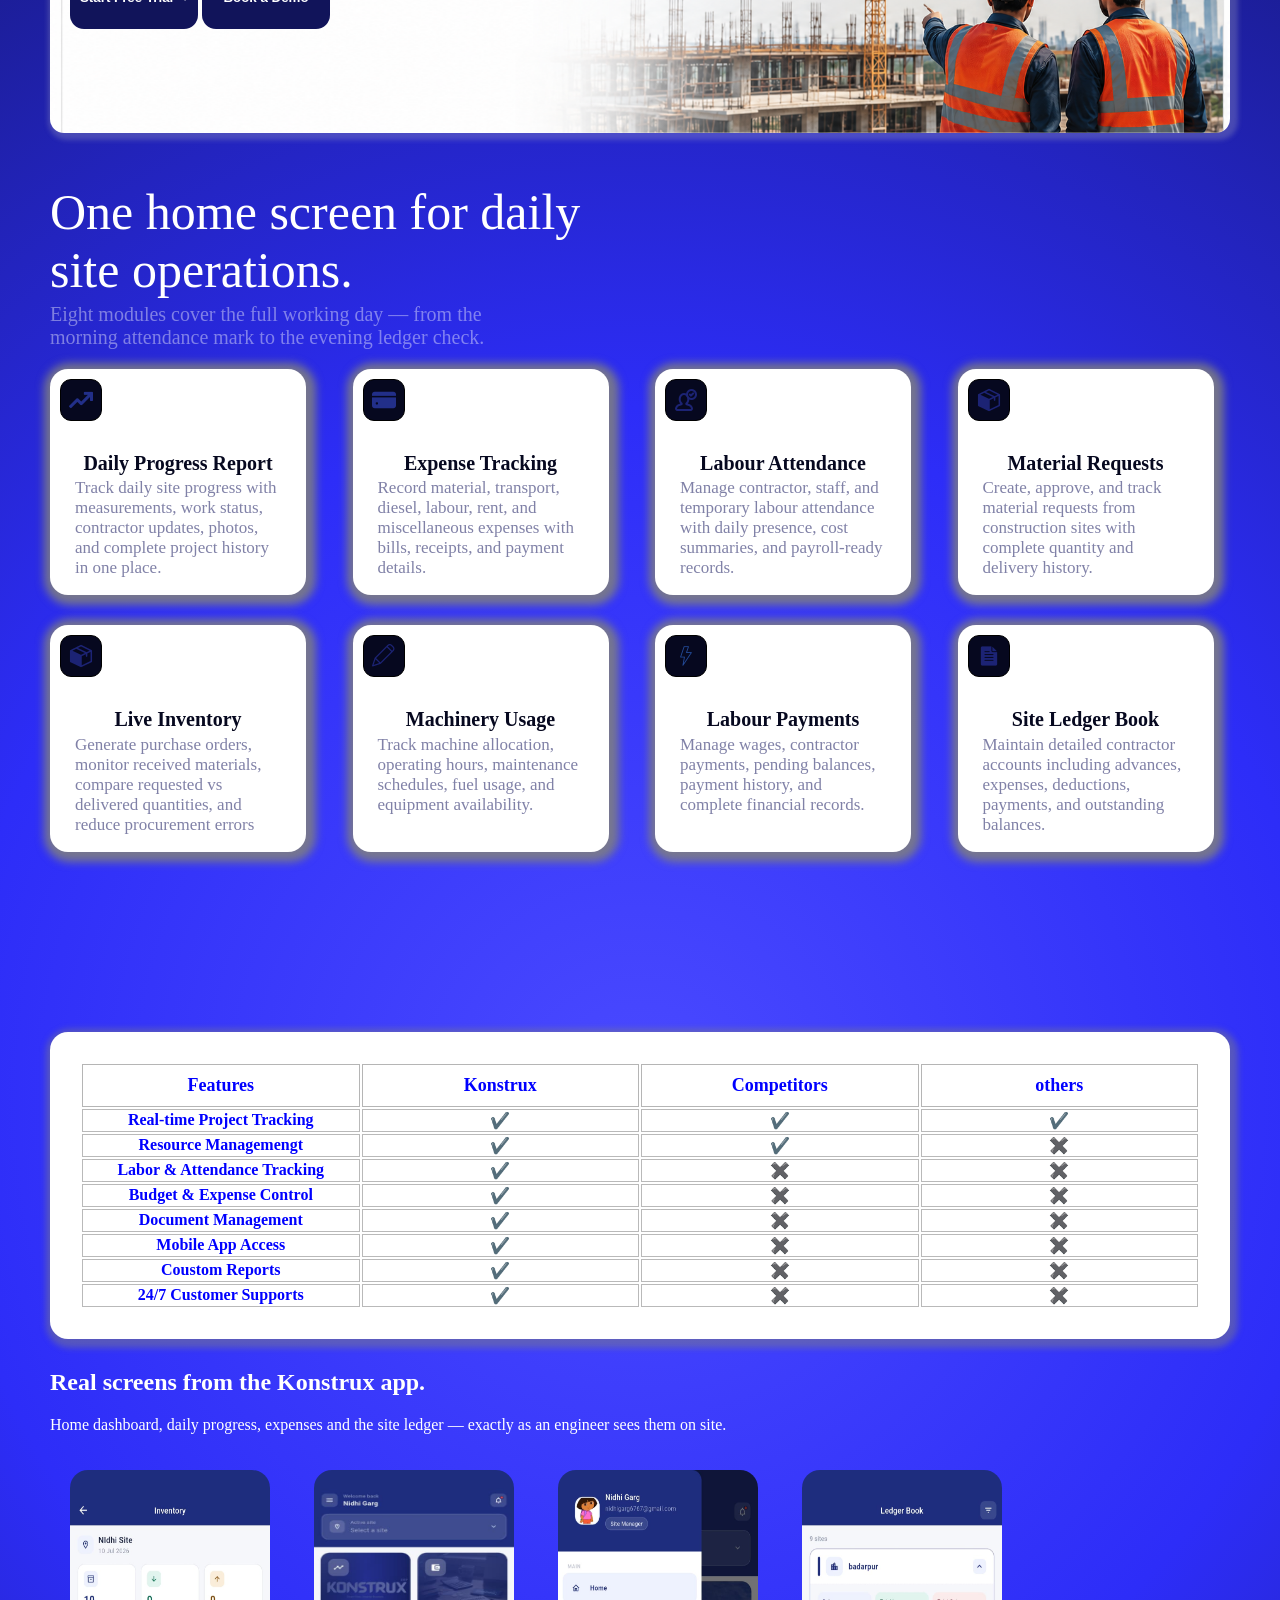
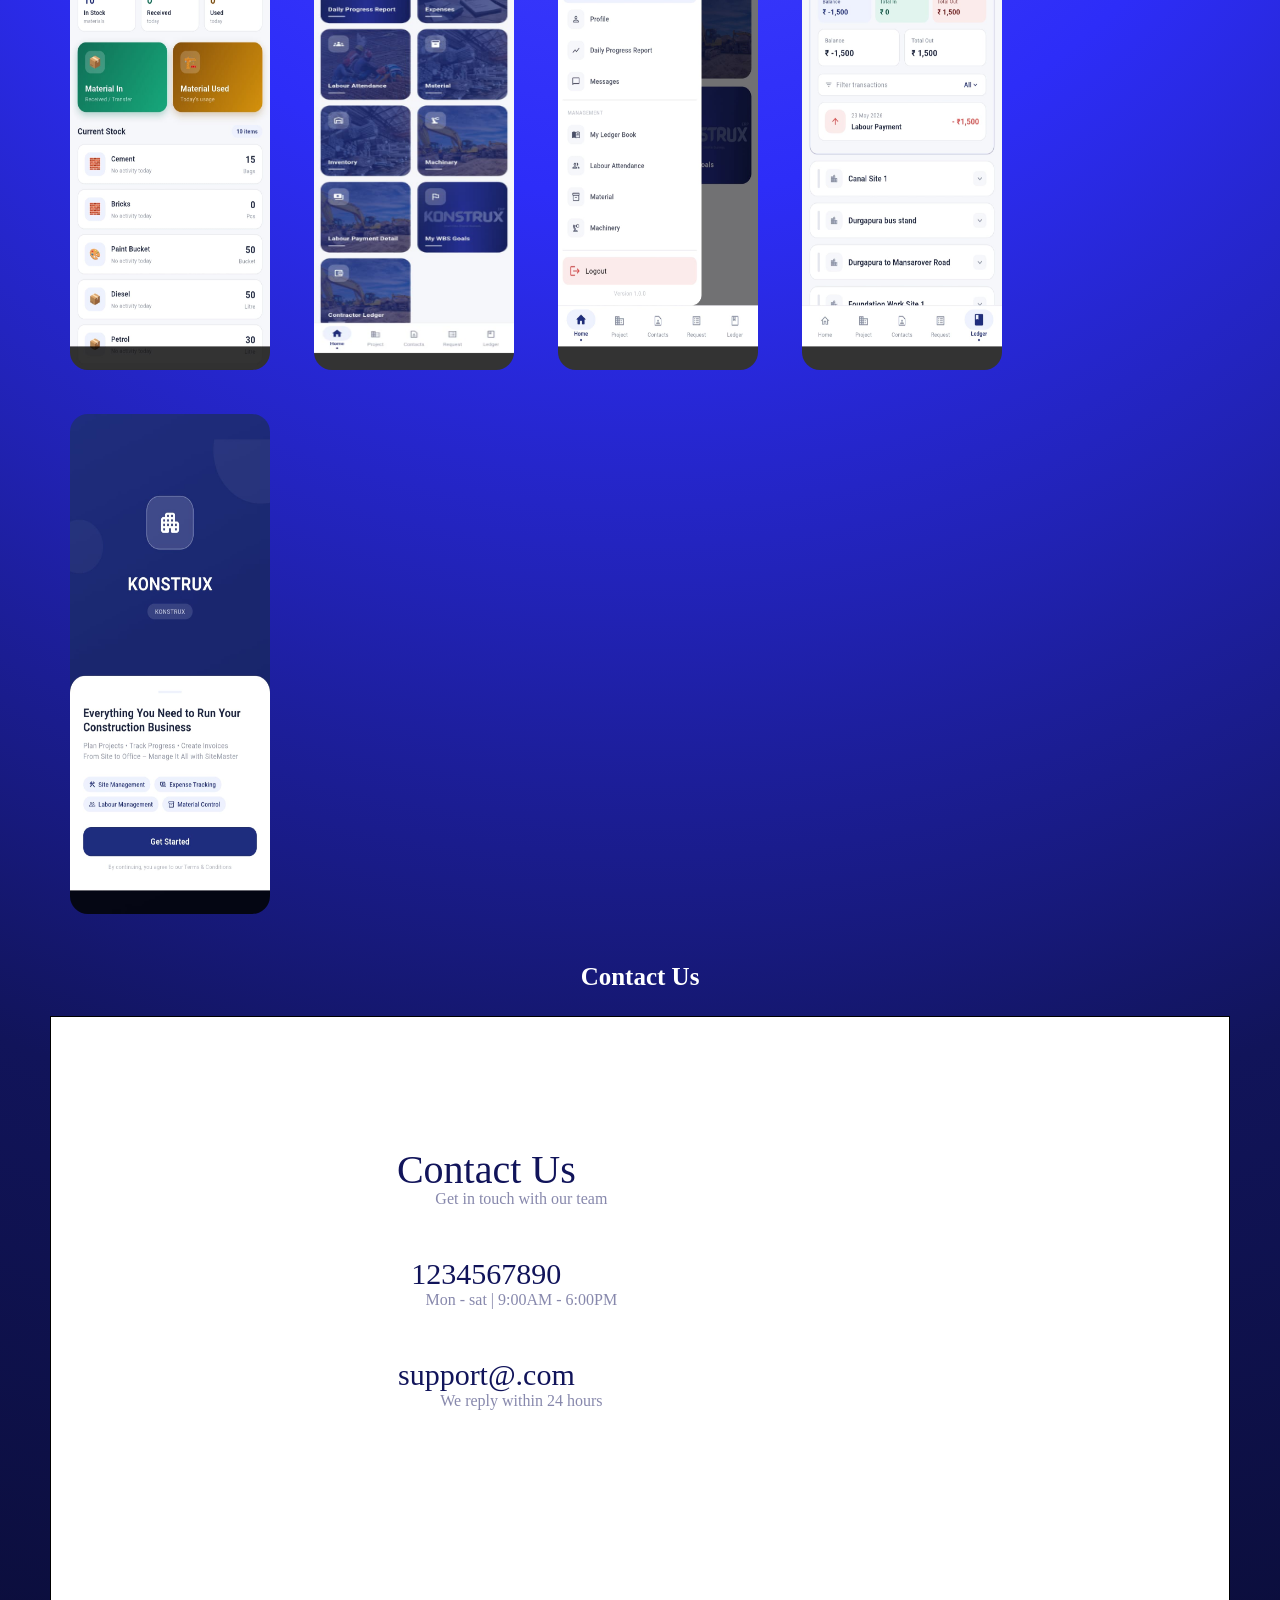
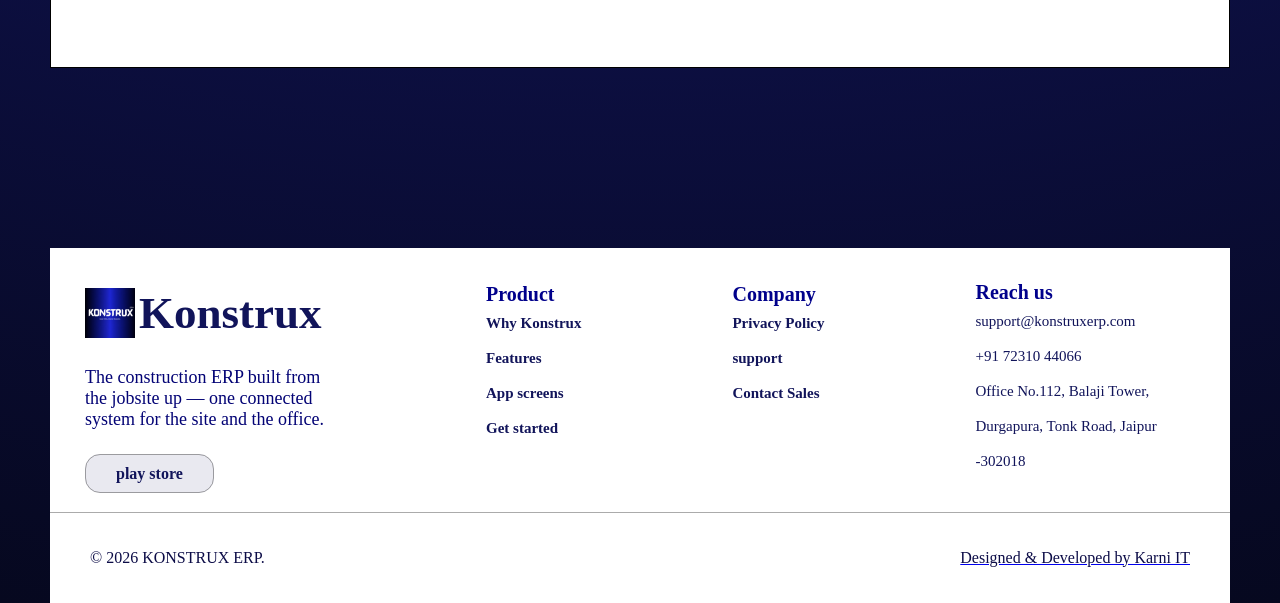
==== commit 33e7cad0: "." ====
--- a/index.html
+++ b/index.html
@@ -230,7 +230,28 @@
   <div class="Contact">
     <!-- <img src="contact-back.jpg" alt="img"> -->
 
-  
+  <div class="cont">
+    
+
+     <div class="cont2">
+     <div class="cont2-1 cont2-2">
+      <span>Contact Us</span>
+      <p>Get in touch with our team</p>
+     </div>
+
+     <div>
+       <div class="cont2-1">
+      <a href="callto:XXXXXXXXXX">1234567890</a>
+      <p>Mon - sat | 9:00AM - 6:00PM</p>
+     </div>
+
+      <div>
+       <div class="cont2-1">
+      <a href="mailto:support@Konstruxerp.com">support@.com</a>
+      <p>We reply within 24 hours</p>
+     </div>
+      
+     </div>
   </div>
   </div>
   </div>
